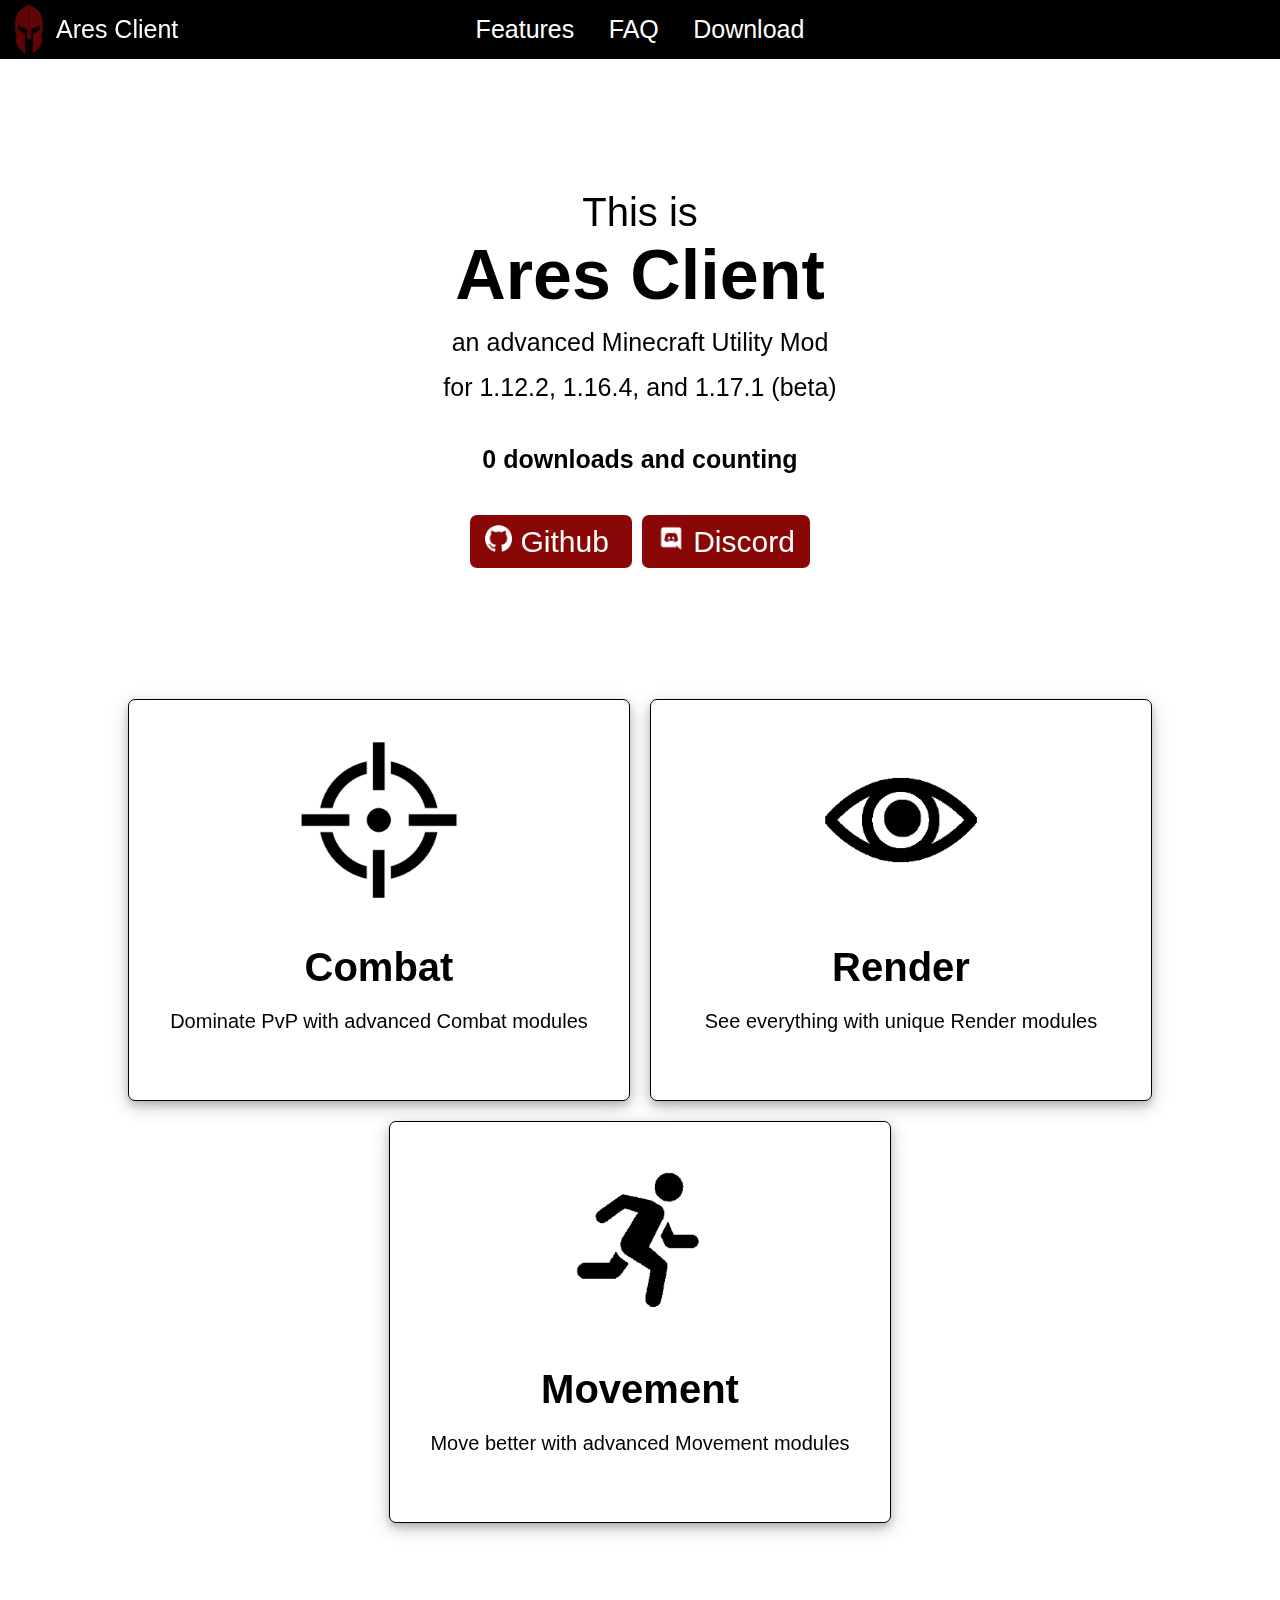
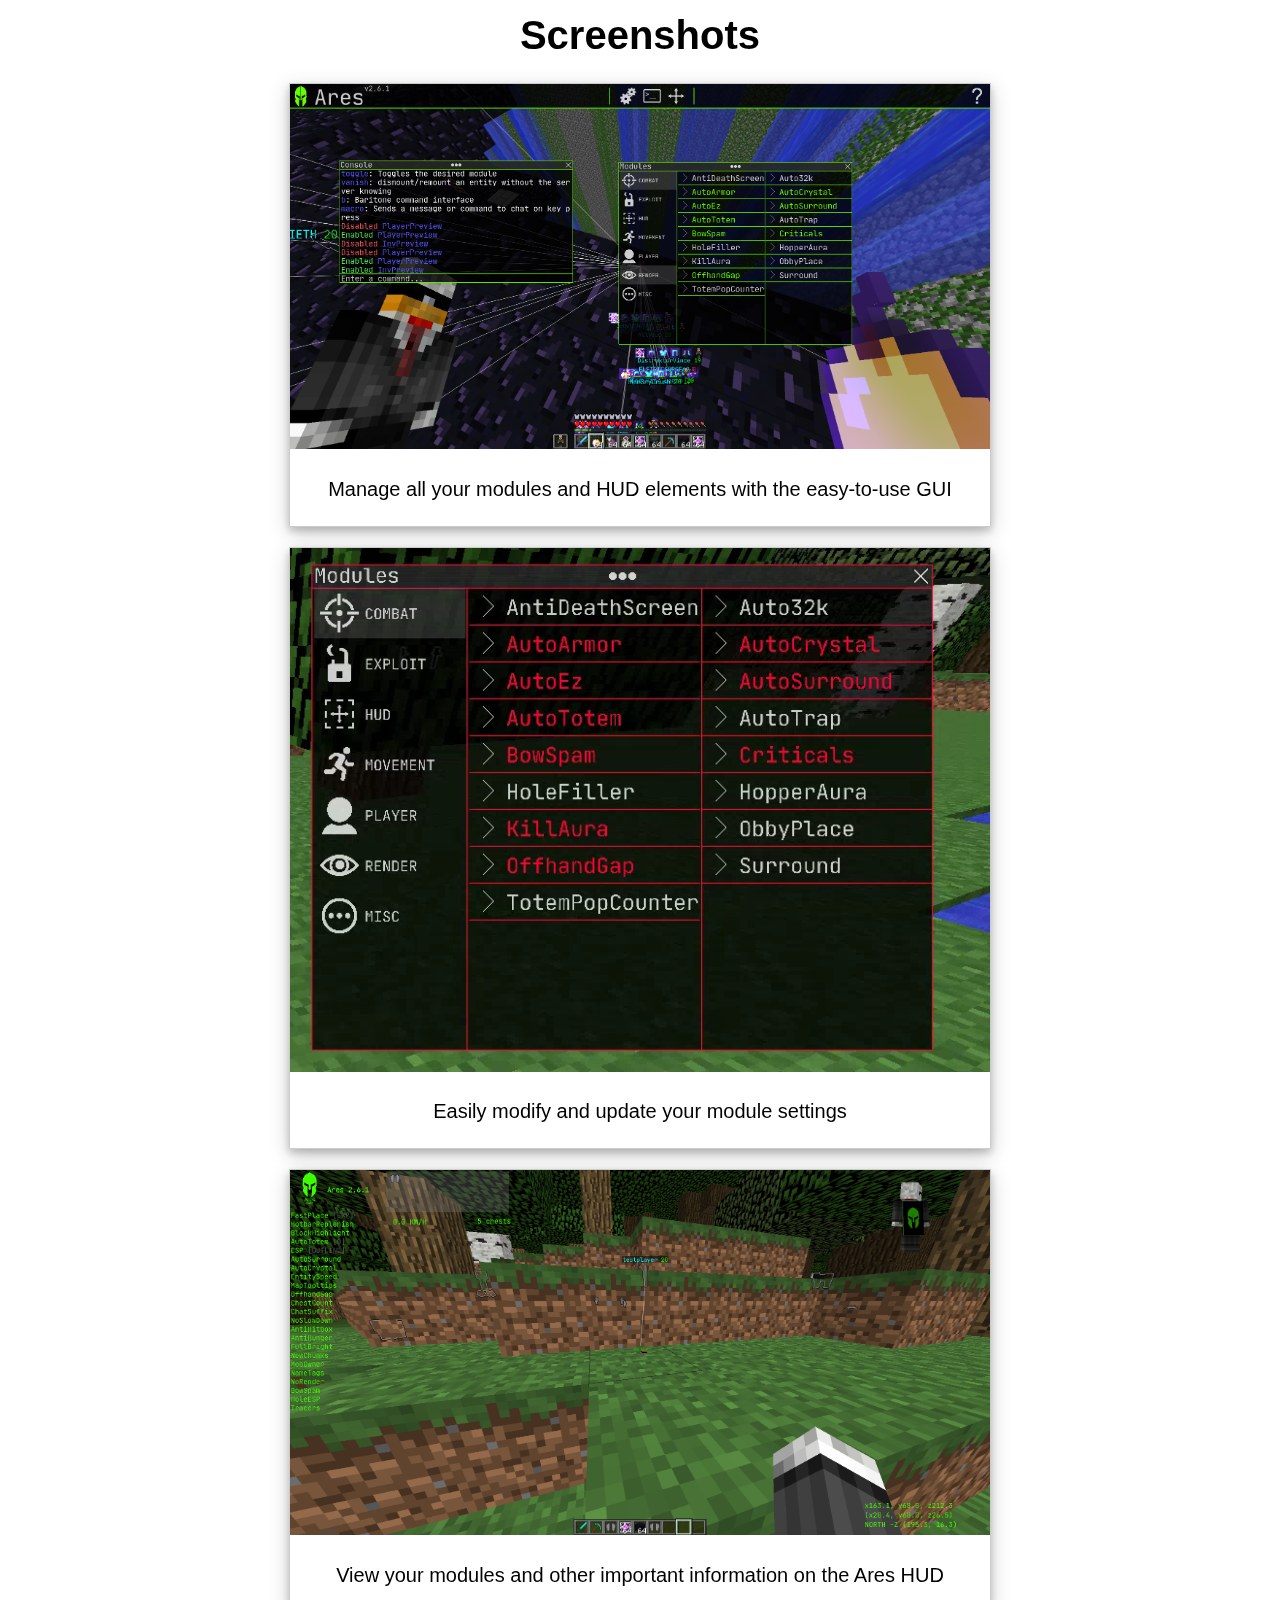
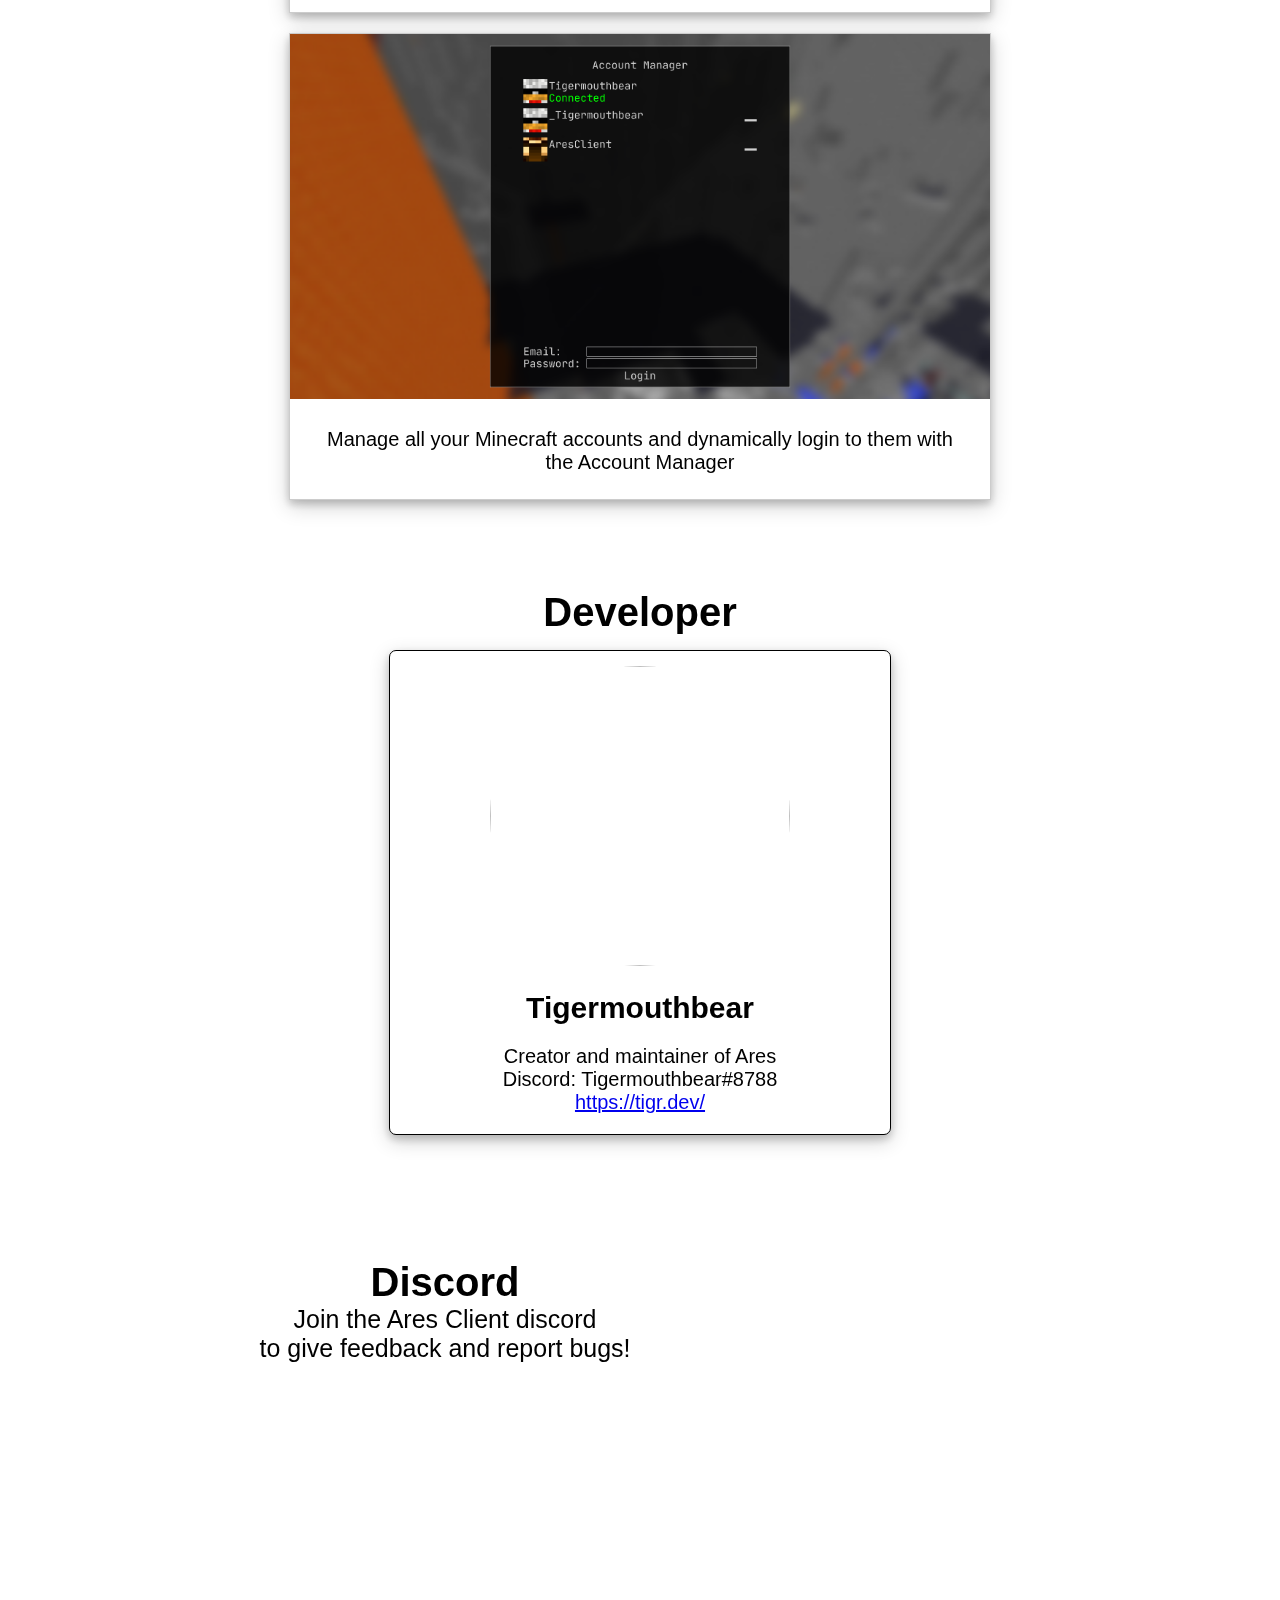
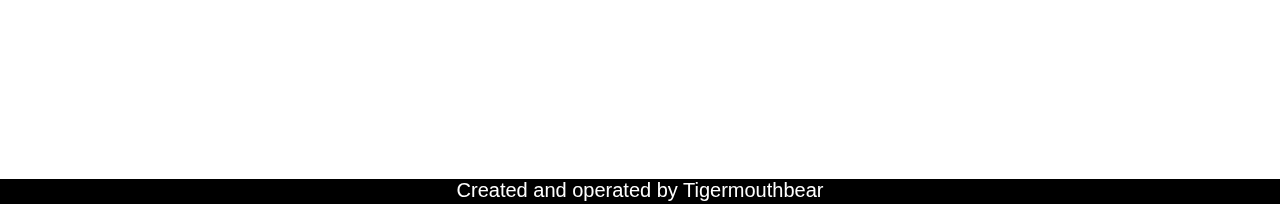
==== static/index.html @ 04cebf91 "initial commit" ====
<!DOCTYPE html>
<html>
    <head>
        <title>Ares | Minecraft Cheats</title>

        <meta http-equiv="content-type" content="text/html; charset=UTF-8">
        <meta property="og:site_name" content="Ares Client">
        <meta property="og:url" content="https://aresclient.org">
        <meta property="og:title" content="Ares Client">
        <meta property="og:description" content="Ares is a free minecraft utility client aimed at anarchy servers">
        <meta property="og:type" content="website">

        <link rel="icon" href="resources/icon.svg">
        <link rel="stylesheet" href="css/index.css" type="text/css">
    </head>

    <body>
        <canvas class="background"></canvas>
        <script src="https://cdnjs.cloudflare.com/ajax/libs/particlesjs/2.2.3/particles.min.js"></script>

        <header>
            <div class="navtitle">
                <div><img src="resources/icon.svg" width="50" height="50"></div>
                <div><a href="/">Ares Client</a></div>
            </div>

            <ul class="nav">
                <li><a href="/features">Features</a></li>
                <li><a href="/faq">FAQ</a></li>
                <li><a href="/download">Download</a></li>
            </ul>
        </header>

        <main>
            <div id="titlediv">
                <p id="title">This is<br><b>Ares Client</b><br><small>an advanced Minecraft Utility Mod<br>for 1.12.2, 1.16.4, and 1.17.1 (beta)</small></p>
            </div>

            <div id="download-count-div">
                <b><span id="download-count">36043</span> downloads and counting</b>
            </div>

            <div id="buttons">
                <a href="https://github.com/AresClient" class="homebutton">
                    <img src="resources/github.png" alt="github icon">
                    Github
                </a>
                <a href="https://discord.com/invite/3cdCacJ" class="homebutton">
                    <img src="resources/discord.png" alt="discord icon">
                    Discord
                </a>
            </div>

            <div class="pancake" id="featureinfo">
                <div class="boxshadow">
                    <p><img src="resources/combat.png"></p>
                    <b>Combat</b>
                    <p>Dominate PvP with advanced Combat modules</p>
                </div>
                <div class="boxshadow">
                    <p><img src="resources/render.png"></p>
                    <b>Render</b>
                    <p>See everything with unique Render modules</p>
                </div>
                <div class="boxshadow">
                    <p><img src="resources/movement.png"></p>
                    <b>Movement</b>
                    <p>Move better with advanced Movement modules</p>
                </div>
            </div>

            <div class="break">
                <b>Screenshots</b>
            </div>
            <div class="pancake centered toppadded" id="screenshots">
                <div class="gallery boxshadow">
                    <img src="resources/gui.png" alt="Ares GUI">
                    <div class="desc">Manage all your modules and HUD elements with the easy-to-use GUI</div>
                </div>
                <div class="gallery boxshadow">
                    <video class="ss" autoplay muted loop>
                        <source src="resources/modules.mp4" type="video/mp4">
                    </video>
                    <div class="desc">Easily modify and update your module settings</div>
                </div>
                <div class="gallery boxshadow">
                    <img src="resources/hud.png" alt="Ares HUD">
                    <div class="desc">View your modules and other important information on the Ares HUD</div>
                </div>
                <div class="gallery boxshadow">
                    <img src="resources/accounts.png" alt="Ares accounts manager">
                    <div class="desc">Manage all your Minecraft accounts and dynamically login to them with the Account Manager</div>
                </div>
            </div>

            <div class="break">
                <b>Developer</b>
            </div>
            <div class="centered toppadded">
                <div class="devinfo boxshadow centered toppadded border">
                    <div>
                        <img src="https://avatars2.githubusercontent.com/u/46039644?s=460&u=a277bbec1ddafddd9586e9d56c9d71f4bc34acac&v=4">
                        <p><b>Tigermouthbear</b></p>
                        <p>Creator and maintainer of Ares<br>Discord: Tigermouthbear#8788<br><a href="https://tigr.dev/">https://tigr.dev/</a></p>
                    </div>
                </div>
            </div>

            <div class="break" id="discord">
                <div>
                    <p><b>Discord</b><br>Join the Ares Client discord<br> to give feedback and report bugs!</p>
                </div>
                <div>
                    <iframe src="https://discordapp.com/widget?id=650769808547119160&amp;theme=dark" width="350" height="500" allowtransparency="true" frameborder="0"></iframe>
                </div>
            </div>
        </main>

        <footer>
            <p>Created and operated by Tigermouthbear</p>
        </footer>

        <script>

            var speed;
            const span = document.getElementById("download-count");
            span.innerHTML = "0";

            // read download count then start incrementation
            const request = new XMLHttpRequest();
            request.open("GET", "api/v1/downloads.json", true);
            request.send(null);
            request.onreadystatechange = function() {
                if(request.readyState === 4 && request.status === 200) {
                    // make sure its the text file
                    const type = request.getResponseHeader("Content-Type");
                    if(type.indexOf("text") !== 1) {
                        const json = JSON.parse(request.responseText);
                        const downloads = json.count.all;
                        speed = parseInt(downloads / 200);
                        incrementDownloadsCounter(downloads);
                    }
                }
            }

            function incrementDownloadsCounter(downloadCount) {
                if(downloadCount - speed <= 0) {
                    span.innerHTML = parseInt(span.innerHTML) + downloadCount
                    return
                }

                downloadCount -= speed;
                span.innerHTML = parseInt(span.innerHTML) + speed;

                if(downloadCount > 0) {
                    setTimeout(function() {
                        incrementDownloadsCounter(downloadCount);
                    }, 10);
                }
            }

            if(!/(android|bb\d+|meego).+mobile|avantgo|bada\/|blackberry|blazer|compal|elaine|fennec|hiptop|iemobile|ip(hone|od)|ipad|iris|kindle|Android|Silk|lge |maemo|midp|mmp|netfront|opera m(ob|in)i|palm( os)?|phone|p(ixi|re)\/|plucker|pocket|psp|series(4|6)0|symbian|treo|up\.(browser|link)|vodafone|wap|windows (ce|phone)|xda|xiino/i.test(navigator.userAgent)
                || /1207|6310|6590|3gso|4thp|50[1-6]i|770s|802s|a wa|abac|ac(er|oo|s\-)|ai(ko|rn)|al(av|ca|co)|amoi|an(ex|ny|yw)|aptu|ar(ch|go)|as(te|us)|attw|au(di|\-m|r |s )|avan|be(ck|ll|nq)|bi(lb|rd)|bl(ac|az)|br(e|v)w|bumb|bw\-(n|u)|c55\/|capi|ccwa|cdm\-|cell|chtm|cldc|cmd\-|co(mp|nd)|craw|da(it|ll|ng)|dbte|dc\-s|devi|dica|dmob|do(c|p)o|ds(12|\-d)|el(49|ai)|em(l2|ul)|er(ic|k0)|esl8|ez([4-7]0|os|wa|ze)|fetc|fly(\-|_)|g1 u|g560|gene|gf\-5|g\-mo|go(\.w|od)|gr(ad|un)|haie|hcit|hd\-(m|p|t)|hei\-|hi(pt|ta)|hp( i|ip)|hs\-c|ht(c(\-| |_|a|g|p|s|t)|tp)|hu(aw|tc)|i\-(20|go|ma)|i230|iac( |\-|\/)|ibro|idea|ig01|ikom|im1k|inno|ipaq|iris|ja(t|v)a|jbro|jemu|jigs|kddi|keji|kgt( |\/)|klon|kpt |kwc\-|kyo(c|k)|le(no|xi)|lg( g|\/(k|l|u)|50|54|\-[a-w])|libw|lynx|m1\-w|m3ga|m50\/|ma(te|ui|xo)|mc(01|21|ca)|m\-cr|me(rc|ri)|mi(o8|oa|ts)|mmef|mo(01|02|bi|de|do|t(\-| |o|v)|zz)|mt(50|p1|v )|mwbp|mywa|n10[0-2]|n20[2-3]|n30(0|2)|n50(0|2|5)|n7(0(0|1)|10)|ne((c|m)\-|on|tf|wf|wg|wt)|nok(6|i)|nzph|o2im|op(ti|wv)|oran|owg1|p800|pan(a|d|t)|pdxg|pg(13|\-([1-8]|c))|phil|pire|pl(ay|uc)|pn\-2|po(ck|rt|se)|prox|psio|pt\-g|qa\-a|qc(07|12|21|32|60|\-[2-7]|i\-)|qtek|r380|r600|raks|rim9|ro(ve|zo)|s55\/|sa(ge|ma|mm|ms|ny|va)|sc(01|h\-|oo|p\-)|sdk\/|se(c(\-|0|1)|47|mc|nd|ri)|sgh\-|shar|sie(\-|m)|sk\-0|sl(45|id)|sm(al|ar|b3|it|t5)|so(ft|ny)|sp(01|h\-|v\-|v )|sy(01|mb)|t2(18|50)|t6(00|10|18)|ta(gt|lk)|tcl\-|tdg\-|tel(i|m)|tim\-|t\-mo|to(pl|sh)|ts(70|m\-|m3|m5)|tx\-9|up(\.b|g1|si)|utst|v400|v750|veri|vi(rg|te)|vk(40|5[0-3]|\-v)|vm40|voda|vulc|vx(52|53|60|61|70|80|81|83|85|98)|w3c(\-| )|webc|whit|wi(g |nc|nw)|wmlb|wonu|x700|yas\-|your|zeto|zte\-/i.test(navigator.userAgent.substr(0,4))) {
                const particles = Particles.init({
                    selector: ".background",
                    color: "#890707",
                    connectParticles: true
                })
            }
        </script>
    </body>
</html>
---- static/css/index.css ----
html, body {
    margin: 0;
    padding: 0;
    font-family: Lato, sans-serif;
    height: 100%;
}

.background {
    width: 100%;
    height: 100%;
    position: fixed;
    top: 0;
    bottom: 0;
    left: 0;
    right: 0;
    z-index: -1;
}

.navtitle {
    position: fixed;
    z-index:2;
    top: 0;
    width: 30%;
    margin: 0;
    padding: 0;
}

.navtitle div {
    float: left;
}

.navtitle a {
    display: inline-block;
    padding: 15px 2px;
    text-decoration: none;
    color: white;
    font-size: 25px;
}

.navtitle img {
    padding-top: 4px;
    padding-left: 4px;
}

.nav {
    position: fixed;
    z-index:1;
    top: 0;
    width: 100%;
    list-style: none;
    margin: 0;
    padding: 0;
    text-align: center;
    background-color: black;
}

.nav li {
    display: inline;
}

.nav a {
    display: inline-block;
    padding: 15px;
    text-decoration: none;
    color: white;
    font-size: 25px;
}

#titlediv {
    display: block;
    text-align: center;
    padding-top: 150px;
}

#title {
    font-size: 40px;
}

#title b {
    font-size: 70px;
}

#title small {
    font-size: 25px;
}

.pancake {
    display: flex;
    flex-wrap: wrap;
    justify-content: center;
}

#featureinfo div {
    flex: 1 1 500px; /*  Stretching: */
    flex: 0 1 500px; /*  No stretching: */
    margin: 10px;
}

#featureinfo {
    padding-top: 50px;
    text-align: center;
}

#featureinfo div {
    background-color: white;
    border-radius: 7px;
    border: 1px solid black;
    height: 400px;
}

#featureinfo div b {
    font-size: 40px;
}

#featureinfo img {
    -webkit-filter: invert(100%); /* Safari/Chrome */
    filter: invert(100%);
    width: 200px;
    height: 200px;
}

#featureinfo p {
    font-size: 20px;
}

.centered {
    display: flex;
    justify-content: center;
}

div.gallery {
    margin: 5px;
    border: 1px solid #ccc;
    float: left;
    width: 250px;
}

div.gallery img, div.gallery video {
    width: 100%;
    height: auto;
}

div.desc {
    padding: 15px;
    text-align: center;
    font-size: 20px;
}

#screenshots div {
    flex: 1 1 700px; /*  Stretching: */
    flex: 0 1 700px; /*  No stretching: */
    margin: 10px;
    background-color: white;
}

.break {
    padding-top: 80px;
    display: flex;
    justify-content: center;
}

.break b {
    font-size: 40px;
}

.break div {
    display: block;
    text-align: center;
}

.break p {
    font-size: 25px;
}

#discord div {
    float: left;
    margin: 20px;
}

footer {
    height: 25px;
    background-color: black;
    color: white;
    text-align: center;
    font-size: 20px;
}

.boxshadow {
    box-shadow: 0 4px 8px 0 rgba(0, 0, 0, 0.2), 0 6px 20px 0 rgba(0, 0, 0, 0.19);
}

.border {
    background-color: white;
    border-radius: 7px;
    border: 1px solid black;
}

.vercontainer div {
    flex: 1 1 600px; /*  Stretching: */
    flex: 0 1 600px; /*  No stretching: */
    margin: 10px;
}

.vercontainer, .faqcontainer {
    padding-top: 50px;
}

.vercontainer b {
    text-align: center;
    font-size: 25px;
}

details {
    padding-left: 15px;
    padding-bottom: 10px;
    cursor: pointer;
    font-size: 20px;
}

.faqcontainer div {
    flex: 1 1 500px; /*  Stretching: */
    flex: 0 1 500px; /*  No stretching: */
    margin: 10px;
    text-align: center;
}

.faqcontainer b {
    font-size: 20px;
}

.devinfo {
    width: 500px;
    text-align: center;
}

.devinfo img {
    border-radius: 50%;
    width: 300px;
    height: 300px;
}

.devinfo {
    font-size: 20px;
}

.devinfo b {
    font-size: 30px;
}

.toppadded {
    padding-top: 15px;
}

#download-count-div {
    font-size: 25px;
    text-align: center;
    width: 100%;
    margin-bottom: 0;
}

.downloads {
    display: flex;
    flex-wrap: wrap;
    justify-content: center;
    padding: 0;
    flex: 1 1 300px; /*  Stretching: */
    flex: 0 1 300px; /*  No stretching: */
    margin: 10px;
    cursor: pointer;
}

.downloads:hover {
    box-shadow: 0 4px 8px 0 rgba(0, 0, 0, 0.2), 0 6px 20px 0 rgba(0, 0, 0, 0.3);
}

.downloads div {
    flex: 1 1 40%; /*  Stretching: */
    flex: 0 1 40%; /*  No stretching: */
    margin-top: 4px;
}

.downloads p {
    margin: 5px;
    font-size: 15px;
}

.downloads img {
    width: 150px;
    height: 150px;
    border-radius: 30%;
}

.downloads-parent {
    padding-top: 50px;
}

.downloads-parent b {
    text-align: center;
    font-size: 30px;
}

.downloads-parent a {
    text-decoration: none;
    color: black;
}

.installinstructions {
    padding: 5px 15px;
}

#buttons {
    margin: 50px 0 80px;
    text-align: center;
}

.homebutton {
    background-color: #890707;
    color: white;
    font-size: 30px;
    text-decoration: none;
    border-radius: 7px;
    padding: 10px 15px;
    margin: 5px;
}

.homebutton img {
    height: 0.9em;
    margin-top: 1px;
}

.homebutton:hover {
    background-color: #9a1111;
}
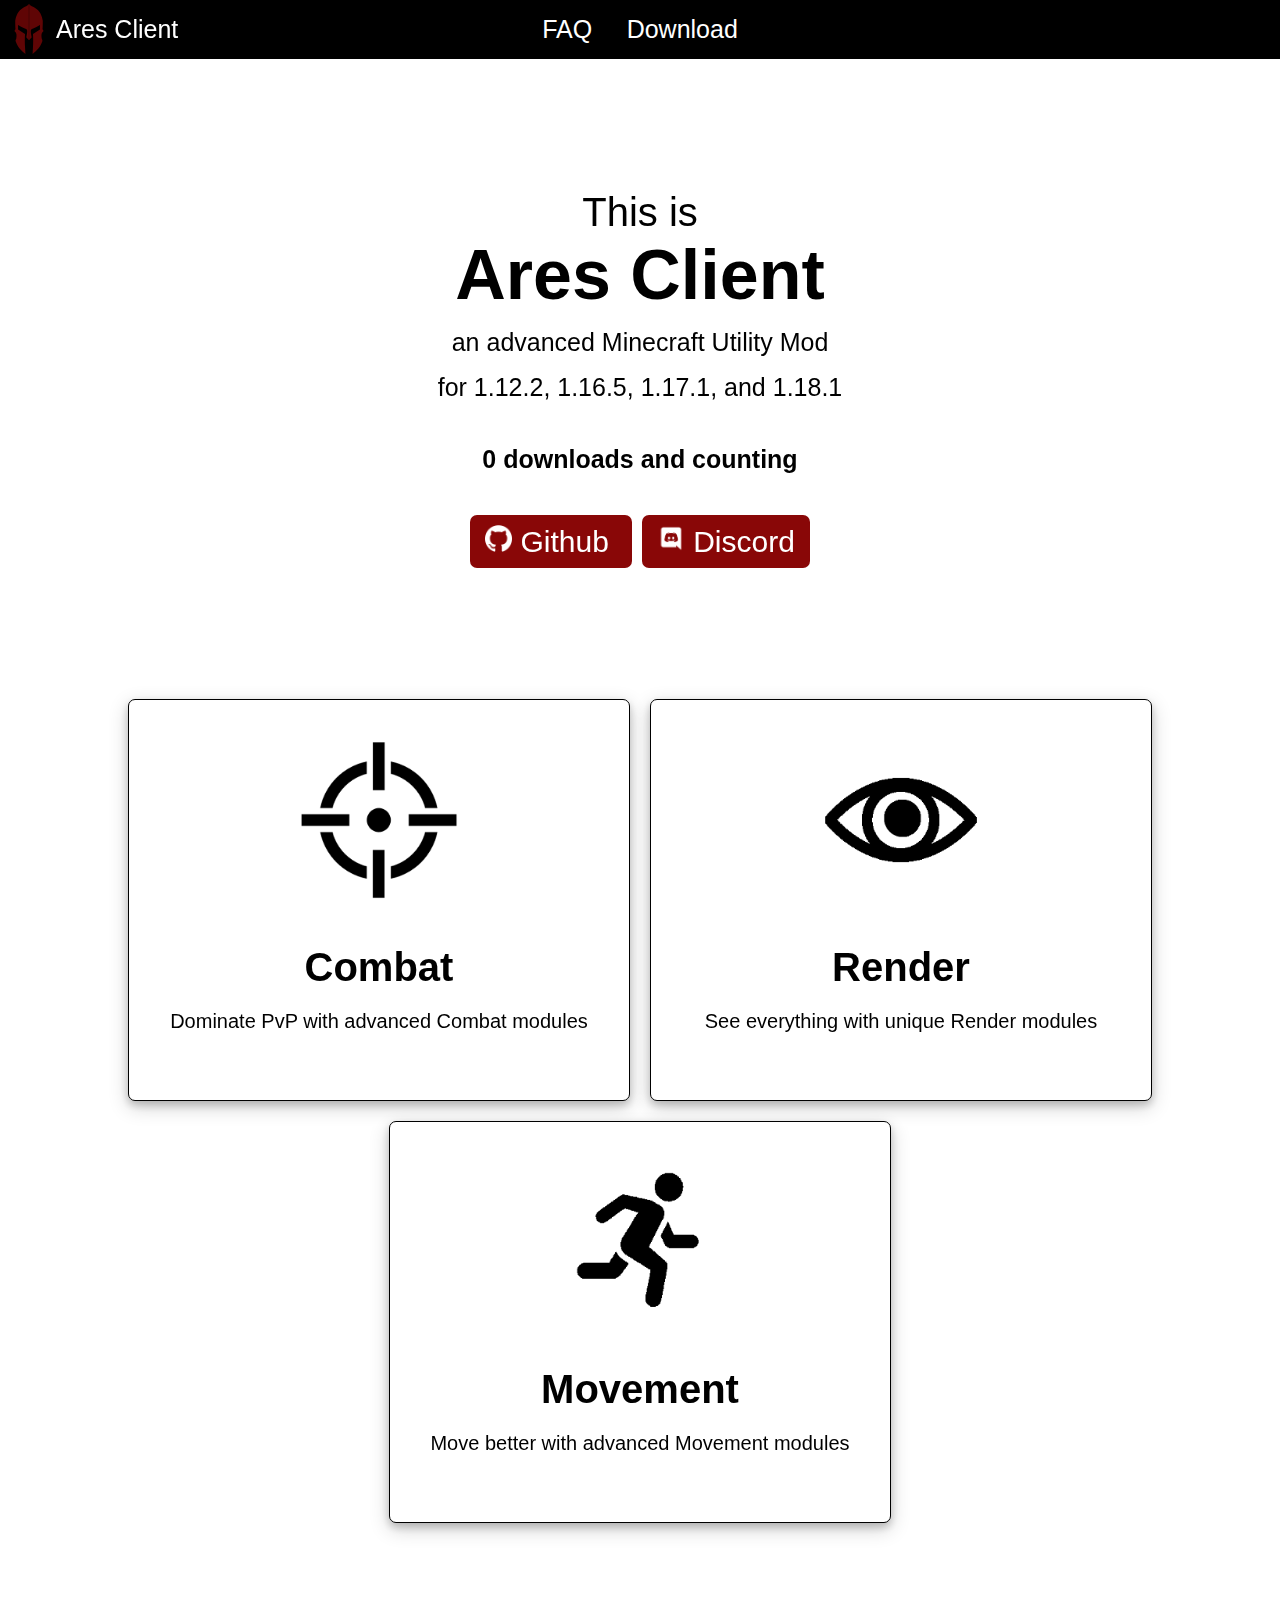
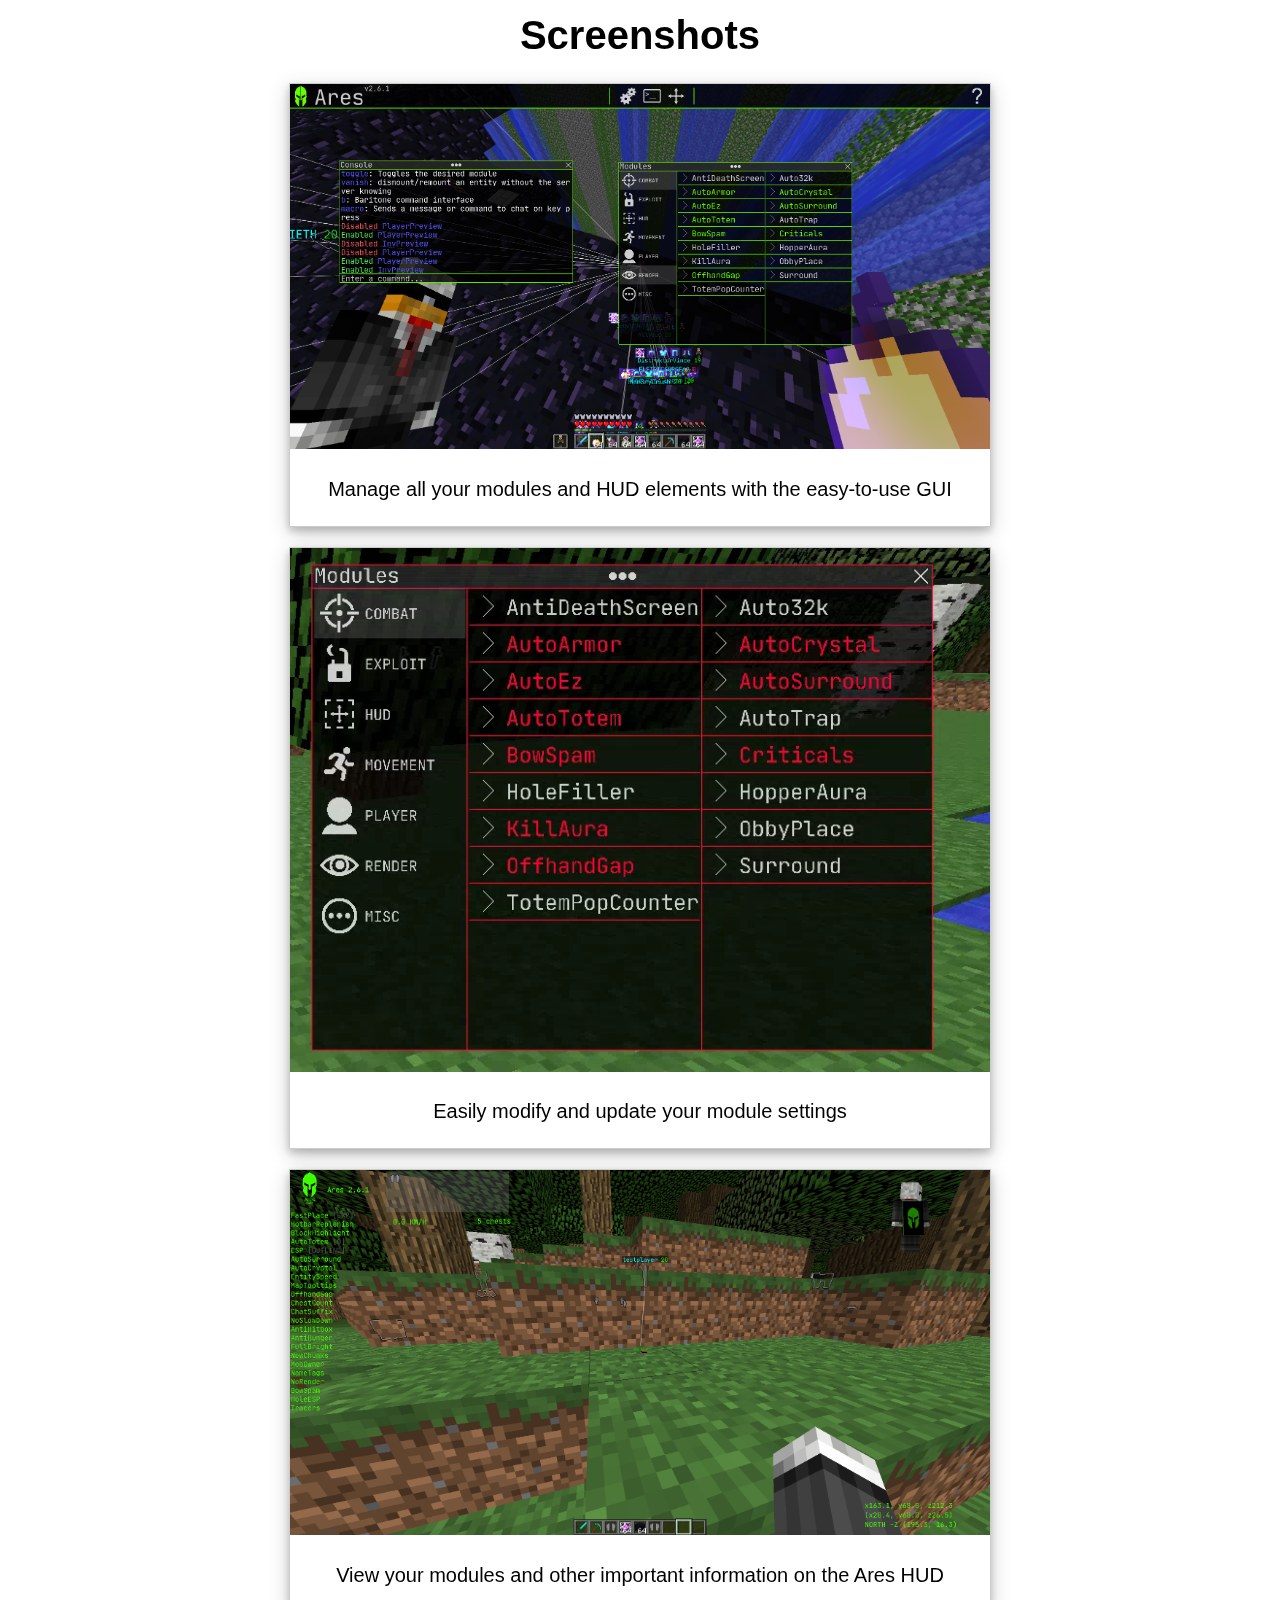
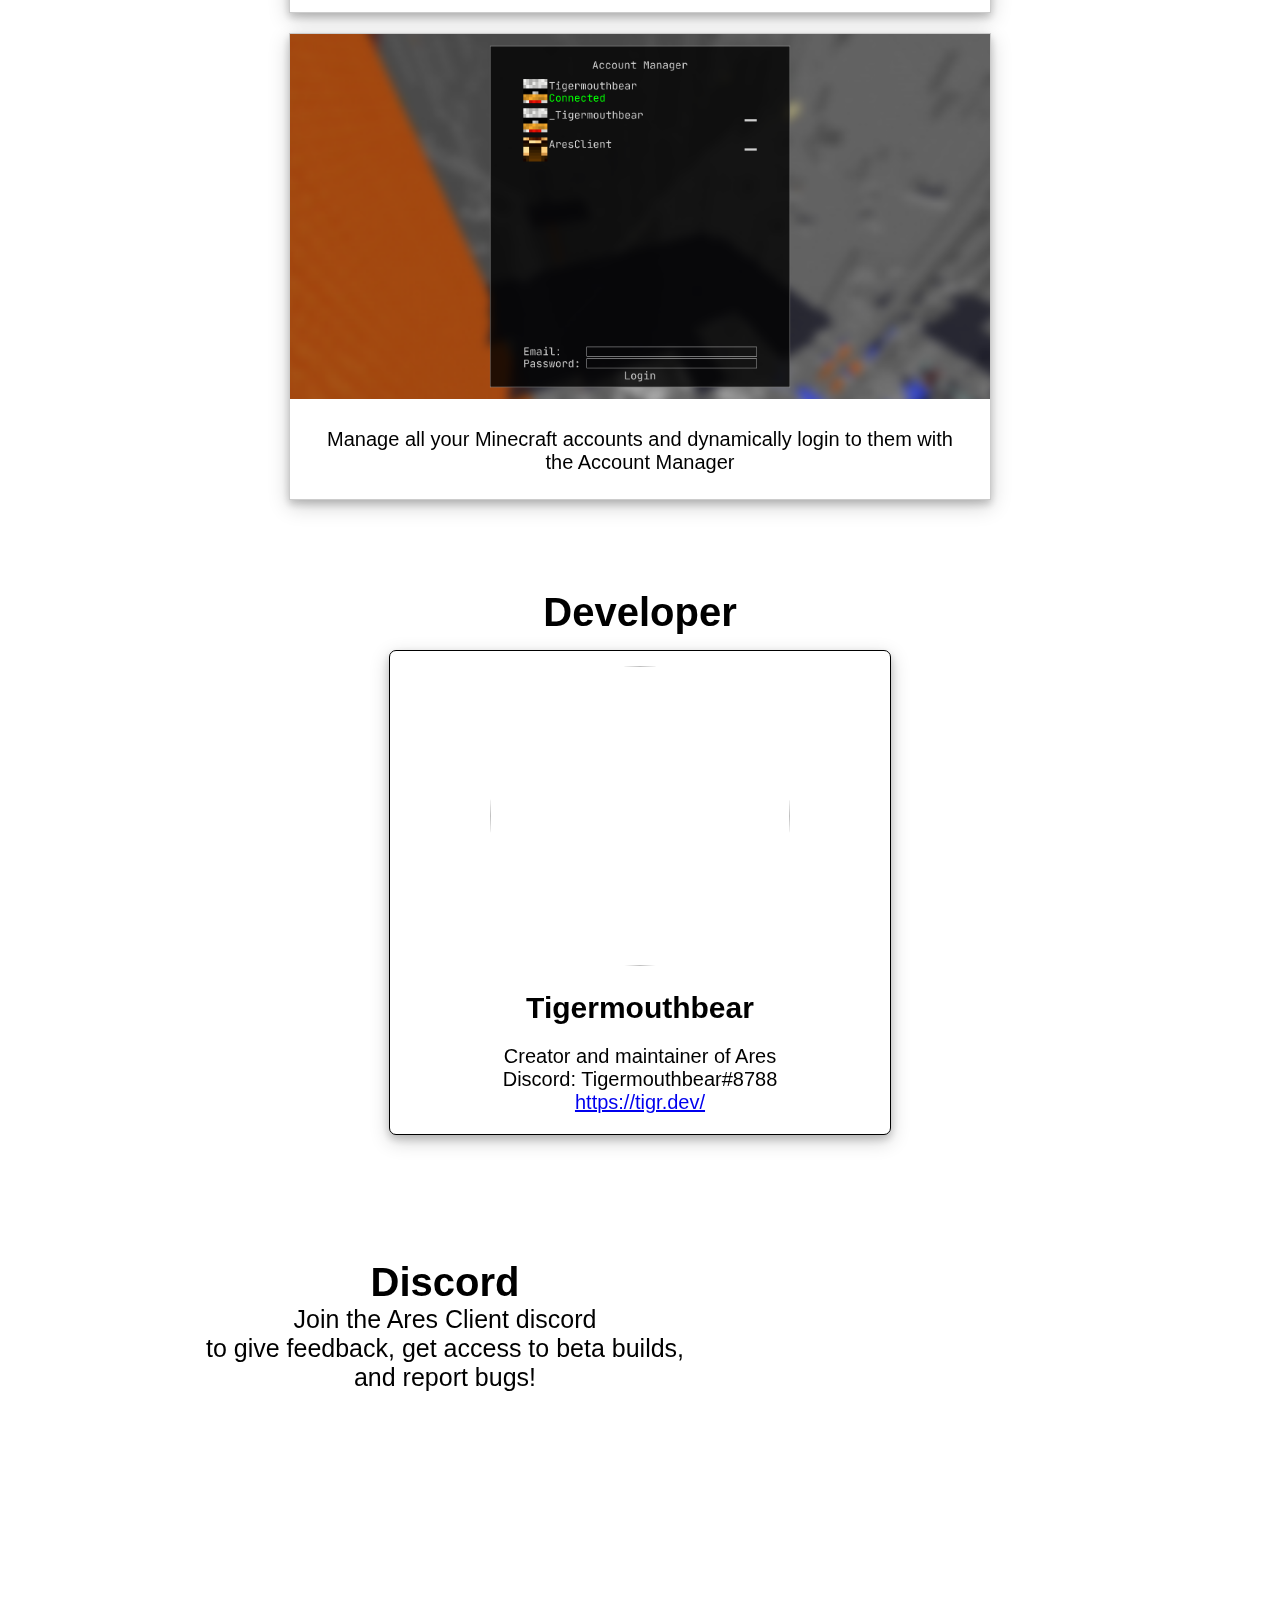
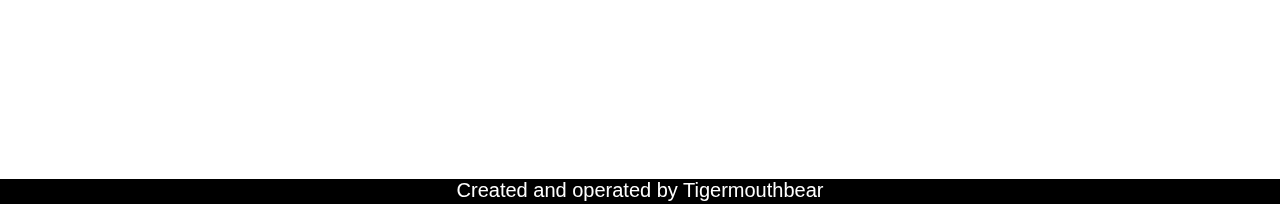
==== commit 0ced2495: "release version 2.9" ====
--- a/static/index.html
+++ b/static/index.html
@@ -25,7 +25,6 @@
             </div>
 
             <ul class="nav">
-                <li><a href="/features">Features</a></li>
                 <li><a href="/faq">FAQ</a></li>
                 <li><a href="/download">Download</a></li>
             </ul>
@@ -33,11 +32,11 @@
 
         <main>
             <div id="titlediv">
-                <p id="title">This is<br><b>Ares Client</b><br><small>an advanced Minecraft Utility Mod<br>for 1.12.2, 1.16.4, and 1.17.1 (beta)</small></p>
+                <p id="title">This is<br><b>Ares Client</b><br><small>an advanced Minecraft Utility Mod<br>for 1.12.2, 1.16.5, 1.17.1, and 1.18.1</small></p>
             </div>
 
             <div id="download-count-div">
-                <b><span id="download-count">36043</span> downloads and counting</b>
+                <b><span id="download-count">..</span> downloads and counting</b>
             </div>
 
             <div id="buttons">
@@ -108,7 +107,7 @@
 
             <div class="break" id="discord">
                 <div>
-                    <p><b>Discord</b><br>Join the Ares Client discord<br> to give feedback and report bugs!</p>
+                    <p><b>Discord</b><br>Join the Ares Client discord<br> to give feedback, get access to beta builds,<br> and report bugs!</p>
                 </div>
                 <div>
                     <iframe src="https://discordapp.com/widget?id=650769808547119160&amp;theme=dark" width="350" height="500" allowtransparency="true" frameborder="0"></iframe>
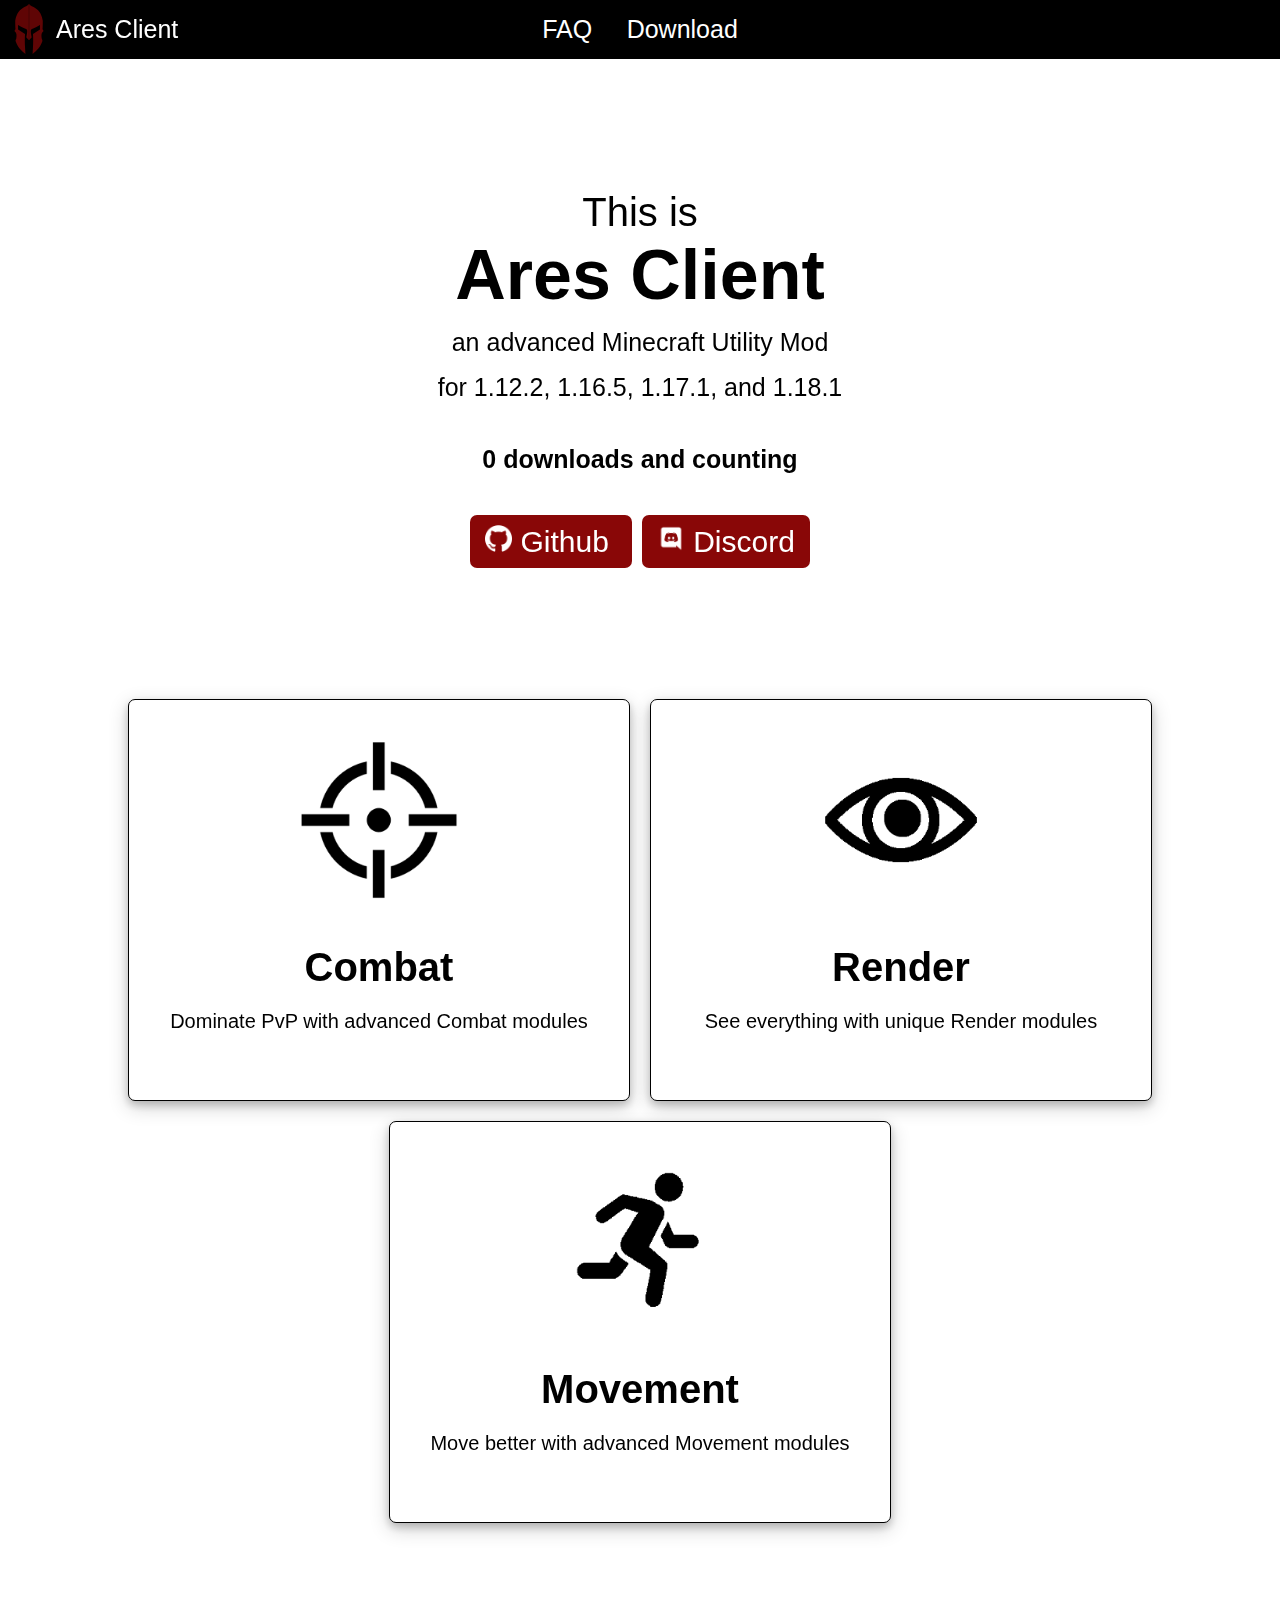
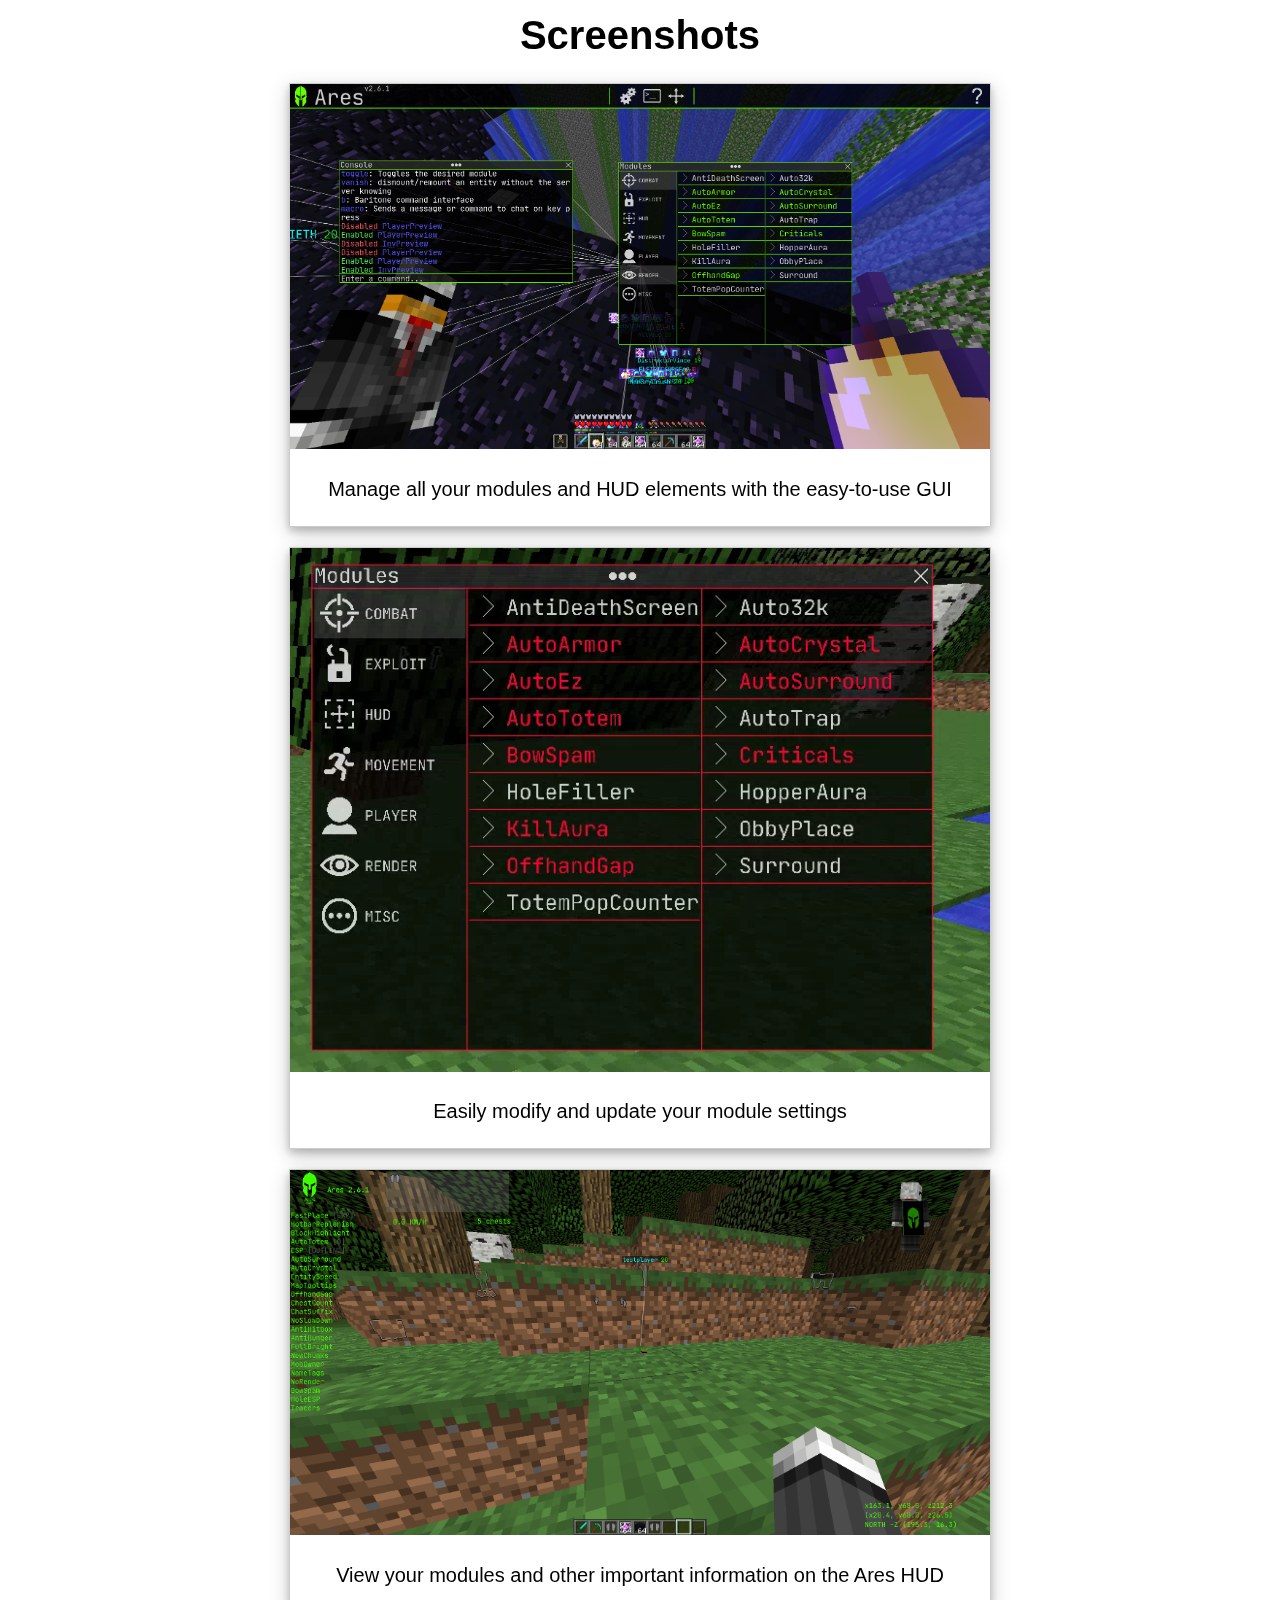
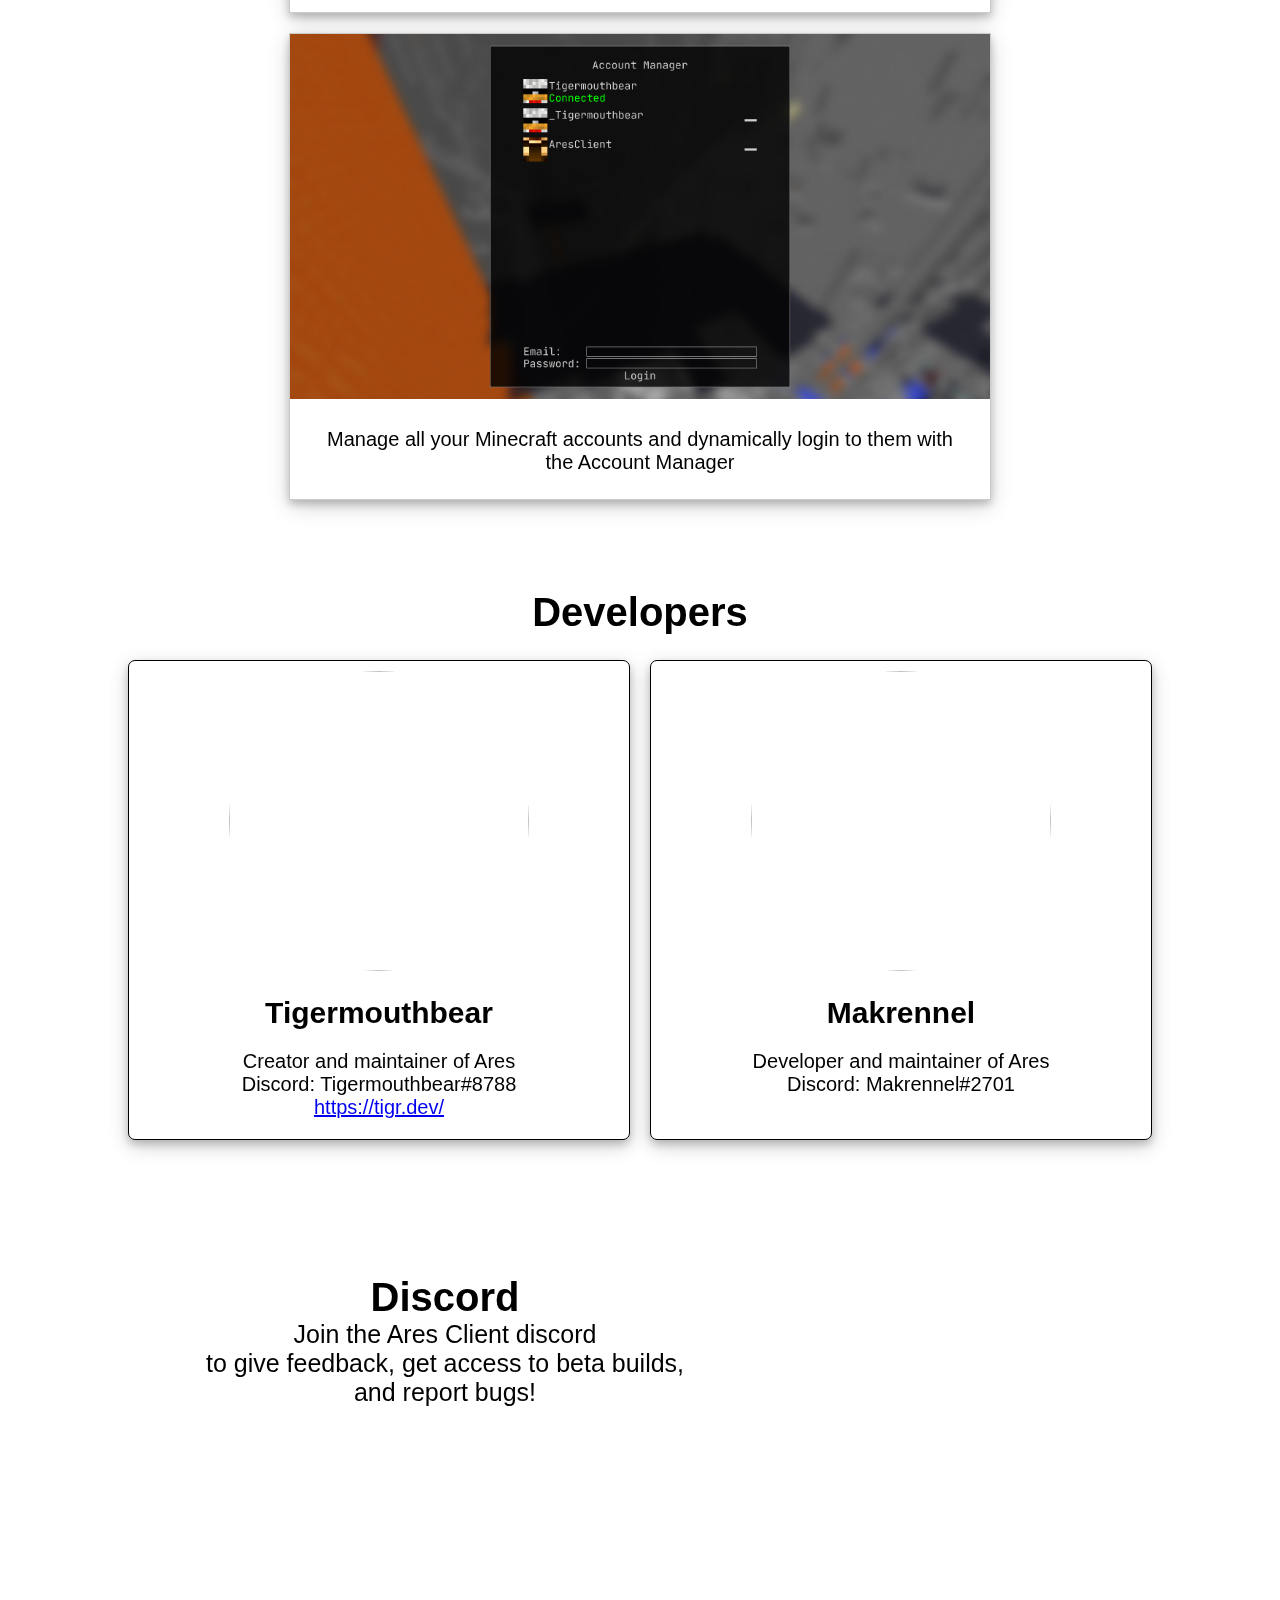
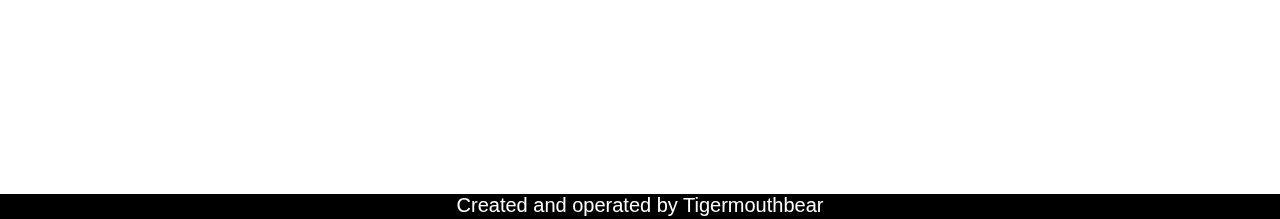
==== commit 14e1e66d: "add Makrennel to developers section" ====
--- a/static/index.html
+++ b/static/index.html
@@ -93,14 +93,21 @@
             </div>
 
             <div class="break">
-                <b>Developer</b>
+                <b>Developers</b>
             </div>
-            <div class="centered toppadded">
-                <div class="devinfo boxshadow centered toppadded border">
+            <div class="pancake centered toppadded">
+                <div class="devinfo boxshadow border">
                     <div>
-                        <img src="https://avatars2.githubusercontent.com/u/46039644?s=460&u=a277bbec1ddafddd9586e9d56c9d71f4bc34acac&v=4">
+                        <img src="https://avatars2.githubusercontent.com/u/46039644?s=460&v=4">
                         <p><b>Tigermouthbear</b></p>
                         <p>Creator and maintainer of Ares<br>Discord: Tigermouthbear#8788<br><a href="https://tigr.dev/">https://tigr.dev/</a></p>
+                    </div>
+                </div>
+                <div class="devinfo boxshadow border">
+                    <div>
+                        <img src="https://avatars.githubusercontent.com/u/70352774?s=460&v=4">
+                        <p><b>Makrennel</b></p>
+                        <p>Developer and maintainer of Ares<br>Discord: Makrennel#2701<br></p>
                     </div>
                 </div>
             </div>
--- a/static/css/index.css
+++ b/static/css/index.css
@@ -230,6 +230,7 @@
 
 .devinfo {
     width: 500px;
+    margin: 10px;
     text-align: center;
 }
 
@@ -241,6 +242,7 @@
 
 .devinfo {
     font-size: 20px;
+    padding-top: 10px;
 }
 
 .devinfo b {
